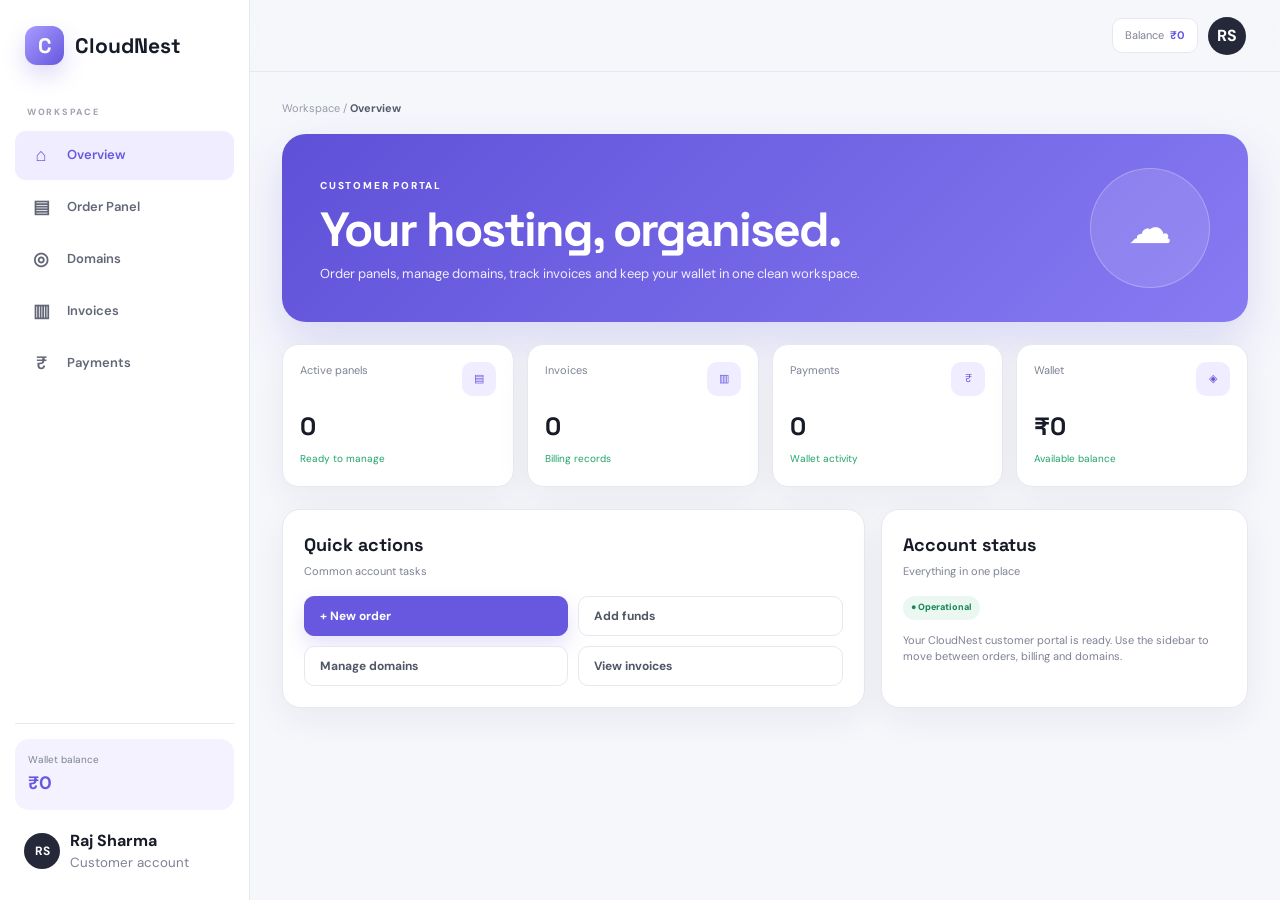
==== dashboard.html @ 0765deda "Add files via upload" ====
<!doctype html><html lang="en"><head><meta charset="utf-8"><meta name="viewport" content="width=device-width,initial-scale=1"><title>CloudNest — Overview</title><link rel="stylesheet" href="order-portal.css"></head><body>
<div class="app"><aside class="sidebar"><div class="brand"><span class="brand-icon">C</span>CloudNest</div><div class="nav-title">WORKSPACE</div><nav class="nav"><a class="active" href="dashboard.html"><span class="nav-icon">⌂</span>Overview</a><a class="" href="order.html"><span class="nav-icon">▤</span>Order Panel</a><a class="" href="domains.html"><span class="nav-icon">◎</span>Domains</a><a class="" href="invoices.html"><span class="nav-icon">▥</span>Invoices</a><a class="" href="payments.html"><span class="nav-icon">₹</span>Payments</a></nav><div class="sidebar-bottom"><div class="wallet">Wallet balance<strong data-balance>₹0</strong></div><div class="profile"><span class="avatar">RS</span><div><b>Raj Sharma</b><small>Customer account</small></div></div></div></aside>
<main class="main"><header class="topbar"><div class="mobile-brand"><span class="brand-icon" style="width:32px;height:32px">C</span>CloudNest</div><div></div><div class="top-actions"><span class="balance">Balance <b data-balance>₹0</b></span><button class="top-avatar" onclick="location.href='account.html'">RS</button></div></header>
<section class="content">
<div class="breadcrumb">Workspace / <b>Overview</b></div>
<section class="hero"><div><span class="eyebrow">CUSTOMER PORTAL</span><h1>Your hosting, organised.</h1><p>Order panels, manage domains, track invoices and keep your wallet in one clean workspace.</p></div><div class="hero-orb">☁</div></section>
<div class="stats"><div class="stat"><div class="stat-top">Active panels <span class="stat-icon">▤</span></div><strong data-count="orders">0</strong><small>Ready to manage</small></div><div class="stat"><div class="stat-top">Invoices <span class="stat-icon">▥</span></div><strong data-count="invoices">0</strong><small>Billing records</small></div><div class="stat"><div class="stat-top">Payments <span class="stat-icon">₹</span></div><strong data-count="payments">0</strong><small>Wallet activity</small></div><div class="stat"><div class="stat-top">Wallet <span class="stat-icon">◈</span></div><strong data-balance>₹0</strong><small>Available balance</small></div></div>
<div class="grid-2"><div class="card"><div class="card-head"><div><h2>Quick actions</h2><span class="muted">Common account tasks</span></div></div><div style="display:grid;grid-template-columns:1fr 1fr;gap:10px"><a class="btn primary" href="order.html">+ New order</a><a class="btn" href="payments.html">Add funds</a><a class="btn" href="domains.html">Manage domains</a><a class="btn" href="invoices.html">View invoices</a></div></div><div class="card"><div class="card-head"><div><h2>Account status</h2><span class="muted">Everything in one place</span></div></div><p style="font-size:12px;margin:12px 0"><span class="status">● Operational</span></p><p class="muted">Your CloudNest customer portal is ready. Use the sidebar to move between orders, billing and domains.</p></div></div>
</section></main></div>
<nav class="mobile-nav"><a class="active" href="dashboard.html"><span>⌂</span>Overview</a><a class="" href="order.html"><span>▤</span>Order</a><a class="" href="domains.html"><span>◎</span>Domains</a><a class="" href="invoices.html"><span>▥</span>Invoices</a><a class="" href="payments.html"><span>₹</span>Payments</a></nav><div id="toast" class="toast"></div><script src="order-portal.js"></script></body></html>
---- order-portal.css ----
@import url('https://fonts.googleapis.com/css2?family=DM+Sans:wght@400;500;600;700&family=Space+Grotesk:wght@500;600;700&display=swap');
*{box-sizing:border-box;margin:0;padding:0}
:root{--bg:#f6f7fb;--card:#fff;--text:#171a27;--muted:#7d8293;--line:#e7e8ef;--primary:#6758df;--primary2:#8173ef;--soft:#efedff;--green:#20a46b;--shadow:0 12px 35px rgba(30,27,70,.06)}
body{font-family:"DM Sans",sans-serif;background:var(--bg);color:var(--text);line-height:1.5;min-height:100vh}
button,input,select{font:inherit}button{cursor:pointer}a{text-decoration:none;color:inherit}
.app{min-height:100vh;display:grid;grid-template-columns:250px 1fr}
.sidebar{background:#fff;border-right:1px solid var(--line);padding:22px 15px;position:fixed;left:0;top:0;bottom:0;width:250px;z-index:30}
.brand{display:flex;align-items:center;gap:11px;padding:4px 10px 28px;font-family:"Space Grotesk";font-weight:700;font-size:21px}
.brand-icon{width:39px;height:39px;border-radius:12px;background:linear-gradient(135deg,#a99cff,#6656df);color:#fff;display:grid;place-items:center;box-shadow:0 10px 22px rgba(103,88,223,.22)}
.nav-title{font-size:9px;letter-spacing:1.7px;font-weight:800;color:#a0a4b1;padding:13px 12px 8px}
.nav a{display:flex;align-items:center;gap:12px;padding:11px 12px;margin:3px 0;border-radius:11px;color:#626778;font-size:13px;font-weight:600}
.nav a:hover,.nav a.active{background:var(--soft);color:var(--primary)}
.nav-icon{width:28px;text-align:center;font-size:18px}
.sidebar-bottom{position:absolute;left:15px;right:15px;bottom:18px;border-top:1px solid var(--line);padding-top:15px}
.wallet{background:#f4f2ff;border-radius:14px;padding:13px;margin-bottom:10px;color:var(--muted);font-size:10px}.wallet strong{display:block;color:var(--primary);font-size:18px;margin-top:3px}
.profile{display:flex;align-items:center;gap:10px;padding:9px}.avatar{width:36px;height:36px;border-radius:50%;background:#252839;color:#fff;display:grid;place-items:center;font-weight:700;font-size:12px}.profile small{color:var(--muted);display:block}
.main{grid-column:2;min-width:0}
.topbar{height:72px;background:rgba(246,247,251,.9);backdrop-filter:blur(16px);border-bottom:1px solid var(--line);display:flex;align-items:center;justify-content:space-between;padding:0 34px;position:sticky;top:0;z-index:20}
.mobile-brand{display:none;font-family:"Space Grotesk";font-weight:700;font-size:19px}
.top-actions{display:flex;align-items:center;gap:10px}.balance{background:#fff;border:1px solid var(--line);border-radius:10px;padding:8px 12px;color:var(--muted);font-size:11px}.balance b{color:var(--primary);margin-left:3px}.top-avatar{width:38px;height:38px;border:0;border-radius:50%;background:#252839;color:#fff;font-weight:700}
.content{width:min(1180px,calc(100% - 64px));margin:28px auto 100px}
.breadcrumb{font-size:11px;color:#969baa;margin-bottom:17px}.breadcrumb b{color:#555a69}
.hero{background:linear-gradient(135deg,#5e51d8,#877af2);color:#fff;border-radius:24px;padding:34px 38px;display:flex;justify-content:space-between;align-items:center;overflow:hidden;box-shadow:0 20px 45px rgba(91,78,214,.18);margin-bottom:22px}
.hero .eyebrow{color:#fff}.eyebrow{font-size:10px;letter-spacing:1.8px;font-weight:800;color:#858a9a}.hero h1{font-family:"Space Grotesk";font-size:clamp(30px,4vw,48px);letter-spacing:-2px;line-height:1.05;margin:9px 0}.hero p{max-width:650px;color:#f1efff;font-size:13px}.hero-orb{width:120px;height:120px;border-radius:50%;background:rgba(255,255,255,.12);border:1px solid rgba(255,255,255,.25);display:grid;place-items:center;font-size:44px;flex:none}
.page-head{display:flex;justify-content:space-between;align-items:end;gap:15px;margin-bottom:18px}.page-head h1{font-family:"Space Grotesk";font-size:31px;letter-spacing:-1.4px;margin-top:5px}.page-head p{color:var(--muted);font-size:12px;margin-top:4px}
.btn{border-radius:10px;padding:10px 15px;font-weight:700;font-size:12px;border:1px solid var(--line);background:#fff;color:#515667}.btn:hover{border-color:#aaa0ef;color:var(--primary)}.btn.primary{background:var(--primary);color:#fff;border-color:var(--primary);box-shadow:0 9px 20px rgba(103,88,223,.18)}.btn.primary:hover{transform:translateY(-1px)}
.stats{display:grid;grid-template-columns:repeat(4,1fr);gap:13px;margin-bottom:22px}.stat{background:#fff;border:1px solid var(--line);border-radius:16px;padding:17px;box-shadow:var(--shadow)}.stat-top{display:flex;justify-content:space-between;color:var(--muted);font-size:11px}.stat-icon{width:34px;height:34px;border-radius:10px;background:var(--soft);color:var(--primary);display:grid;place-items:center}.stat strong{display:block;font-family:"Space Grotesk";font-size:25px;margin-top:12px}.stat small{color:var(--green);font-size:10px}
.grid-2{display:grid;grid-template-columns:1.35fr .85fr;gap:16px}.card{background:#fff;border:1px solid var(--line);border-radius:18px;padding:21px;box-shadow:var(--shadow)}.card-head{display:flex;justify-content:space-between;align-items:center;margin-bottom:14px}.card-head h2{font-family:"Space Grotesk";font-size:18px}.muted{color:var(--muted);font-size:11px}
.plans{display:grid;grid-template-columns:repeat(3,1fr);gap:14px}.plan{background:#fff;border:1px solid var(--line);border-radius:18px;padding:21px;position:relative;box-shadow:var(--shadow)}.plan.featured{border:2px solid #7b6fee}.tag{position:absolute;right:14px;top:13px;background:var(--soft);color:var(--primary);font-size:8px;font-weight:800;padding:5px 8px;border-radius:20px}.plan-icon{width:43px;height:43px;border-radius:12px;background:var(--soft);color:var(--primary);display:grid;place-items:center;font-size:19px;margin-bottom:15px}.plan h3{font-family:"Space Grotesk";font-size:17px}.plan p{font-size:11px;color:var(--muted);min-height:36px;margin-top:4px}.price{font-family:"Space Grotesk";font-size:27px;font-weight:800;margin:14px 0}.price small{font-family:"DM Sans";font-size:10px;color:var(--muted);font-weight:500}.features{list-style:none;border-top:1px solid var(--line);padding-top:11px;margin-bottom:17px}.features li{font-size:11px;color:#626878;margin:7px 0}.features li:before{content:"✓";color:var(--primary);font-weight:800;margin-right:7px}
.table-wrap{overflow:auto}.table{width:100%;border-collapse:collapse;font-size:12px}.table th{text-align:left;color:#969baa;font-size:9px;letter-spacing:.7px;text-transform:uppercase;padding:11px 10px;border-bottom:1px solid var(--line)}.table td{padding:14px 10px;border-bottom:1px solid #f0f0f4}.table tr:last-child td{border-bottom:0}.status{display:inline-flex;padding:5px 8px;border-radius:20px;background:#eaf8f1;color:#188657;font-size:9px;font-weight:800}.status.pending{background:#fff5df;color:#a06b09}.status.cancelled{background:#ffecee;color:#b54652}
.empty{text-align:center;padding:42px 12px;color:var(--muted)}.empty-icon{width:48px;height:48px;border-radius:14px;background:var(--soft);color:var(--primary);display:grid;place-items:center;margin:0 auto 11px;font-size:21px}.empty b{display:block;color:#505464;margin-bottom:4px}
.form-card{max-width:720px}.form-grid{display:grid;grid-template-columns:1fr 1fr;gap:14px}.field{margin-bottom:15px}.field label{display:block;font-size:11px;font-weight:700;margin-bottom:7px}.field input,.field select{width:100%;padding:12px 13px;border:1px solid #dedfe7;border-radius:10px;outline:0;background:#fff}.field input:focus,.field select:focus{border-color:#8d83ee;box-shadow:0 0 0 3px #efedff}.summary{background:#f8f7fd;border-radius:13px;padding:15px;margin:8px 0 17px}.summary-row{display:flex;justify-content:space-between;font-size:12px;padding:5px 0}.summary-row.total{border-top:1px solid #e4e2ef;margin-top:7px;padding-top:12px;font-weight:800}.summary-row.total b{color:var(--primary);font-size:18px}
.domain-grid{display:grid;grid-template-columns:repeat(2,1fr);gap:14px}.domain{background:#fff;border:1px solid var(--line);border-radius:17px;padding:18px;box-shadow:var(--shadow)}.domain-head{display:flex;justify-content:space-between}.domain-name{font-family:"Space Grotesk";font-weight:700}.domain-meta{color:var(--muted);font-size:10px;margin-top:5px}.domain-actions{display:flex;gap:8px;margin-top:15px}
.notice{padding:13px 15px;border-radius:12px;background:#f3f1ff;color:#6258c8;font-size:11px;margin-bottom:16px}
.mobile-nav{display:none}
.toast{position:fixed;right:22px;bottom:22px;background:#222536;color:#fff;padding:11px 15px;border-radius:10px;font-size:11px;opacity:0;transform:translateY(10px);transition:.25s;z-index:80}.toast.show{opacity:1;transform:none}
@media(max-width:900px){.app{display:block}.sidebar{display:none}.main{width:100%}.mobile-brand{display:flex;align-items:center;gap:8px}.topbar{padding:0 17px}.content{width:calc(100% - 24px);margin:18px auto 95px}.stats{grid-template-columns:repeat(2,1fr)}.grid-2{grid-template-columns:1fr}.plans{grid-template-columns:1fr}.domain-grid{grid-template-columns:1fr}.mobile-nav{position:fixed;display:grid;grid-template-columns:repeat(5,1fr);left:10px;right:10px;bottom:9px;background:rgba(255,255,255,.96);border:1px solid var(--line);border-radius:17px;padding:6px;z-index:40;box-shadow:0 12px 35px rgba(30,27,70,.15);backdrop-filter:blur(14px)}.mobile-nav a{display:flex;flex-direction:column;align-items:center;gap:2px;padding:8px 3px;border-radius:11px;color:#666b7b;font-size:9px;font-weight:700}.mobile-nav a.active{background:var(--soft);color:var(--primary)}.mobile-nav span{font-size:18px}.hero{padding:25px 22px}.hero-orb{width:80px;height:80px;font-size:28px}.form-grid{grid-template-columns:1fr}}
@media(max-width:560px){.balance{display:none}.page-head h1{font-size:27px}.page-head{align-items:start;flex-direction:column}.hero h1{font-size:32px}.hero-orb{display:none}.stats{gap:9px}.stat{padding:14px}.stat strong{font-size:21px}.card{padding:16px}.table{min-width:620px}}
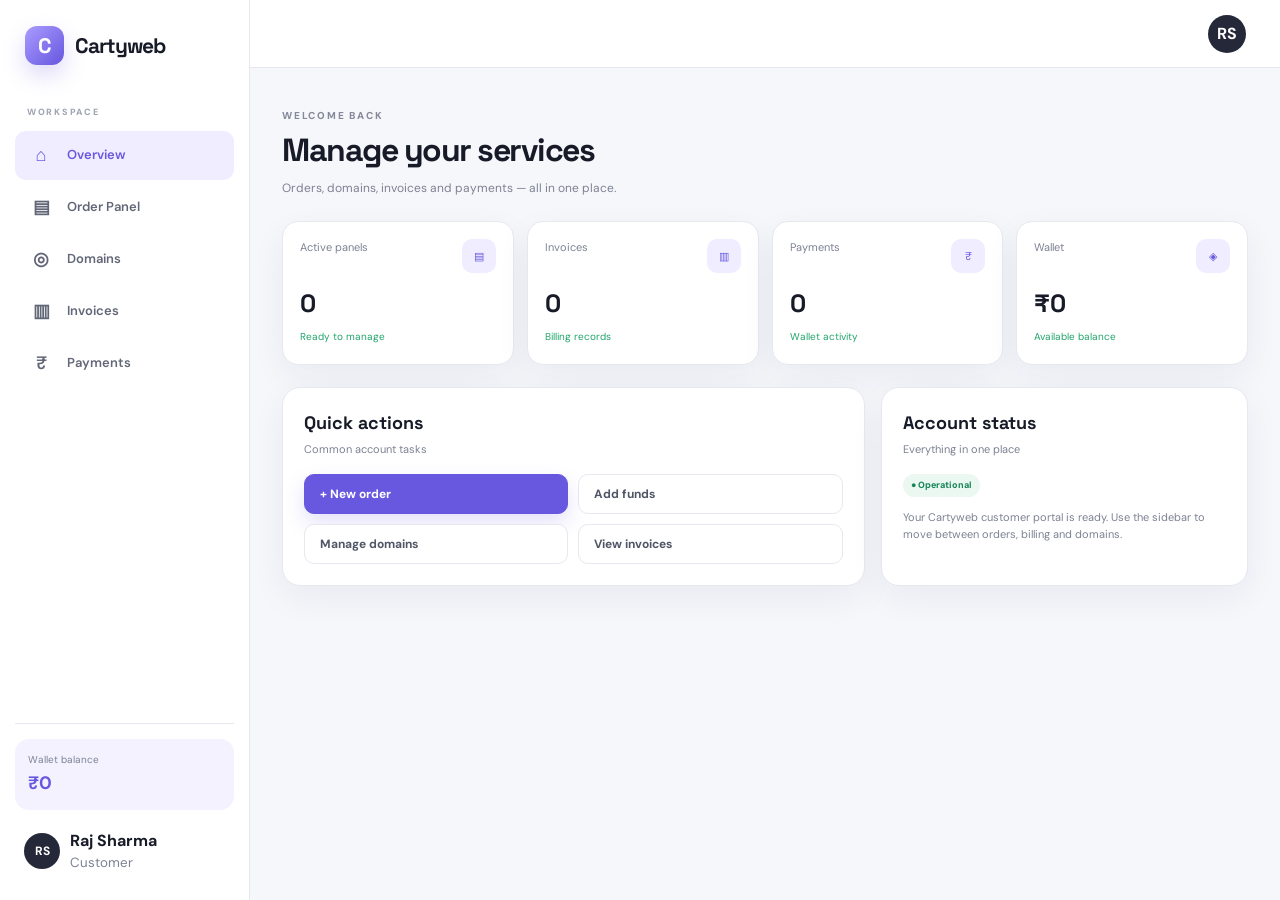
==== commit d41fc52d: "Add files via upload" ====
--- a/dashboard.html
+++ b/dashboard.html
@@ -1,10 +1,13 @@
-<!doctype html><html lang="en"><head><meta charset="utf-8"><meta name="viewport" content="width=device-width,initial-scale=1"><title>CloudNest — Overview</title><link rel="stylesheet" href="order-portal.css"></head><body>
-<div class="app"><aside class="sidebar"><div class="brand"><span class="brand-icon">C</span>CloudNest</div><div class="nav-title">WORKSPACE</div><nav class="nav"><a class="active" href="dashboard.html"><span class="nav-icon">⌂</span>Overview</a><a class="" href="order.html"><span class="nav-icon">▤</span>Order Panel</a><a class="" href="domains.html"><span class="nav-icon">◎</span>Domains</a><a class="" href="invoices.html"><span class="nav-icon">▥</span>Invoices</a><a class="" href="payments.html"><span class="nav-icon">₹</span>Payments</a></nav><div class="sidebar-bottom"><div class="wallet">Wallet balance<strong data-balance>₹0</strong></div><div class="profile"><span class="avatar">RS</span><div><b>Raj Sharma</b><small>Customer account</small></div></div></div></aside>
-<main class="main"><header class="topbar"><div class="mobile-brand"><span class="brand-icon" style="width:32px;height:32px">C</span>CloudNest</div><div></div><div class="top-actions"><span class="balance">Balance <b data-balance>₹0</b></span><button class="top-avatar" onclick="location.href='account.html'">RS</button></div></header>
+<!doctype html><html lang="en"><head><meta charset="utf-8"><meta name="viewport" content="width=device-width,initial-scale=1"><title>Cartyweb — Overview</title><link rel="stylesheet" href="order-portal.css"></head><body>
+<div class="app"><aside class="sidebar"><div class="brand"><span class="brand-icon">C</span><span class="carty-logo-text">Cartyweb</span></div><div class="nav-title">WORKSPACE</div><nav class="nav"><a class="active" href="dashboard.html"><span class="nav-icon">⌂</span>Overview</a><a class="" href="order.html"><span class="nav-icon">▤</span>Order Panel</a><a class="" href="domains.html"><span class="nav-icon">◎</span>Domains</a><a class="" href="invoices.html"><span class="nav-icon">▥</span>Invoices</a><a class="" href="payments.html"><span class="nav-icon">₹</span>Payments</a></nav><div class="sidebar-bottom"><div class="wallet">Wallet balance<strong data-balance>₹0</strong></div><div class="profile"><span class="avatar">RS</span><div><b>Raj Sharma</b><small>Customer</small></div></div></div></aside>
+<main class="main"><header class="topbar"><div class="mobile-brand"><span class="brand-icon" style="width:32px;height:32px">C</span><span class="carty-logo-text">Cartyweb</span></div><div></div><div class="top-actions"><button class="top-avatar" onclick="location.href='account.html'">RS</button></div></header>
 <section class="content">
-<div class="breadcrumb">Workspace / <b>Overview</b></div>
-<section class="hero"><div><span class="eyebrow">CUSTOMER PORTAL</span><h1>Your hosting, organised.</h1><p>Order panels, manage domains, track invoices and keep your wallet in one clean workspace.</p></div><div class="hero-orb">☁</div></section>
+<section class="clean-head">
+  <span class="eyebrow">WELCOME BACK</span>
+  <h1>Manage your services</h1>
+  <p>Orders, domains, invoices and payments — all in one place.</p>
+</section>
 <div class="stats"><div class="stat"><div class="stat-top">Active panels <span class="stat-icon">▤</span></div><strong data-count="orders">0</strong><small>Ready to manage</small></div><div class="stat"><div class="stat-top">Invoices <span class="stat-icon">▥</span></div><strong data-count="invoices">0</strong><small>Billing records</small></div><div class="stat"><div class="stat-top">Payments <span class="stat-icon">₹</span></div><strong data-count="payments">0</strong><small>Wallet activity</small></div><div class="stat"><div class="stat-top">Wallet <span class="stat-icon">◈</span></div><strong data-balance>₹0</strong><small>Available balance</small></div></div>
-<div class="grid-2"><div class="card"><div class="card-head"><div><h2>Quick actions</h2><span class="muted">Common account tasks</span></div></div><div style="display:grid;grid-template-columns:1fr 1fr;gap:10px"><a class="btn primary" href="order.html">+ New order</a><a class="btn" href="payments.html">Add funds</a><a class="btn" href="domains.html">Manage domains</a><a class="btn" href="invoices.html">View invoices</a></div></div><div class="card"><div class="card-head"><div><h2>Account status</h2><span class="muted">Everything in one place</span></div></div><p style="font-size:12px;margin:12px 0"><span class="status">● Operational</span></p><p class="muted">Your CloudNest customer portal is ready. Use the sidebar to move between orders, billing and domains.</p></div></div>
+<div class="grid-2"><div class="card"><div class="card-head"><div><h2>Quick actions</h2><span class="muted">Common account tasks</span></div></div><div style="display:grid;grid-template-columns:1fr 1fr;gap:10px"><a class="btn primary" href="order.html">+ New order</a><a class="btn" href="payments.html">Add funds</a><a class="btn" href="domains.html">Manage domains</a><a class="btn" href="invoices.html">View invoices</a></div></div><div class="card"><div class="card-head"><div><h2>Account status</h2><span class="muted">Everything in one place</span></div></div><p style="font-size:12px;margin:12px 0"><span class="status">● Operational</span></p><p class="muted">Your Cartyweb customer portal is ready. Use the sidebar to move between orders, billing and domains.</p></div></div>
 </section></main></div>
 <nav class="mobile-nav"><a class="active" href="dashboard.html"><span>⌂</span>Overview</a><a class="" href="order.html"><span>▤</span>Order</a><a class="" href="domains.html"><span>◎</span>Domains</a><a class="" href="invoices.html"><span>▥</span>Invoices</a><a class="" href="payments.html"><span>₹</span>Payments</a></nav><div id="toast" class="toast"></div><script src="order-portal.js"></script></body></html>
--- a/order-portal.css
+++ b/order-portal.css
@@ -16,10 +16,10 @@
 .wallet{background:#f4f2ff;border-radius:14px;padding:13px;margin-bottom:10px;color:var(--muted);font-size:10px}.wallet strong{display:block;color:var(--primary);font-size:18px;margin-top:3px}
 .profile{display:flex;align-items:center;gap:10px;padding:9px}.avatar{width:36px;height:36px;border-radius:50%;background:#252839;color:#fff;display:grid;place-items:center;font-weight:700;font-size:12px}.profile small{color:var(--muted);display:block}
 .main{grid-column:2;min-width:0}
-.topbar{height:72px;background:rgba(246,247,251,.9);backdrop-filter:blur(16px);border-bottom:1px solid var(--line);display:flex;align-items:center;justify-content:space-between;padding:0 34px;position:sticky;top:0;z-index:20}
+.topbar{height:68px;background:#fff;border-bottom:1px solid var(--line);display:flex;align-items:center;justify-content:space-between;padding:0 34px;position:relative;z-index:20}
 .mobile-brand{display:none;font-family:"Space Grotesk";font-weight:700;font-size:19px}
 .top-actions{display:flex;align-items:center;gap:10px}.balance{background:#fff;border:1px solid var(--line);border-radius:10px;padding:8px 12px;color:var(--muted);font-size:11px}.balance b{color:var(--primary);margin-left:3px}.top-avatar{width:38px;height:38px;border:0;border-radius:50%;background:#252839;color:#fff;font-weight:700}
-.content{width:min(1180px,calc(100% - 64px));margin:28px auto 100px}
+.content{width:min(1180px,calc(100% - 64px));margin:34px auto 100px}
 .breadcrumb{font-size:11px;color:#969baa;margin-bottom:17px}.breadcrumb b{color:#555a69}
 .hero{background:linear-gradient(135deg,#5e51d8,#877af2);color:#fff;border-radius:24px;padding:34px 38px;display:flex;justify-content:space-between;align-items:center;overflow:hidden;box-shadow:0 20px 45px rgba(91,78,214,.18);margin-bottom:22px}
 .hero .eyebrow{color:#fff}.eyebrow{font-size:10px;letter-spacing:1.8px;font-weight:800;color:#858a9a}.hero h1{font-family:"Space Grotesk";font-size:clamp(30px,4vw,48px);letter-spacing:-2px;line-height:1.05;margin:9px 0}.hero p{max-width:650px;color:#f1efff;font-size:13px}.hero-orb{width:120px;height:120px;border-radius:50%;background:rgba(255,255,255,.12);border:1px solid rgba(255,255,255,.25);display:grid;place-items:center;font-size:44px;flex:none}
@@ -37,3 +37,13 @@
 .toast{position:fixed;right:22px;bottom:22px;background:#222536;color:#fff;padding:11px 15px;border-radius:10px;font-size:11px;opacity:0;transform:translateY(10px);transition:.25s;z-index:80}.toast.show{opacity:1;transform:none}
 @media(max-width:900px){.app{display:block}.sidebar{display:none}.main{width:100%}.mobile-brand{display:flex;align-items:center;gap:8px}.topbar{padding:0 17px}.content{width:calc(100% - 24px);margin:18px auto 95px}.stats{grid-template-columns:repeat(2,1fr)}.grid-2{grid-template-columns:1fr}.plans{grid-template-columns:1fr}.domain-grid{grid-template-columns:1fr}.mobile-nav{position:fixed;display:grid;grid-template-columns:repeat(5,1fr);left:10px;right:10px;bottom:9px;background:rgba(255,255,255,.96);border:1px solid var(--line);border-radius:17px;padding:6px;z-index:40;box-shadow:0 12px 35px rgba(30,27,70,.15);backdrop-filter:blur(14px)}.mobile-nav a{display:flex;flex-direction:column;align-items:center;gap:2px;padding:8px 3px;border-radius:11px;color:#666b7b;font-size:9px;font-weight:700}.mobile-nav a.active{background:var(--soft);color:var(--primary)}.mobile-nav span{font-size:18px}.hero{padding:25px 22px}.hero-orb{width:80px;height:80px;font-size:28px}.form-grid{grid-template-columns:1fr}}
 @media(max-width:560px){.balance{display:none}.page-head h1{font-size:27px}.page-head{align-items:start;flex-direction:column}.hero h1{font-size:32px}.hero-orb{display:none}.stats{gap:9px}.stat{padding:14px}.stat strong{font-size:21px}.card{padding:16px}.table{min-width:620px}}
+
+/* Cartyweb clean portal */
+.carty-logo-text{font-family:"Space Grotesk";font-weight:700;letter-spacing:-1px}
+.clean-head{margin-bottom:24px}
+.clean-head h1{font-family:"Space Grotesk";font-size:32px;letter-spacing:-1.5px;margin-top:0}
+.clean-head p{font-size:12px;color:var(--muted);margin-top:5px}
+@media(max-width:900px){
+ .topbar{height:64px;padding:0 18px}
+ .content{width:calc(100% - 24px);margin:25px auto 95px}
+}
